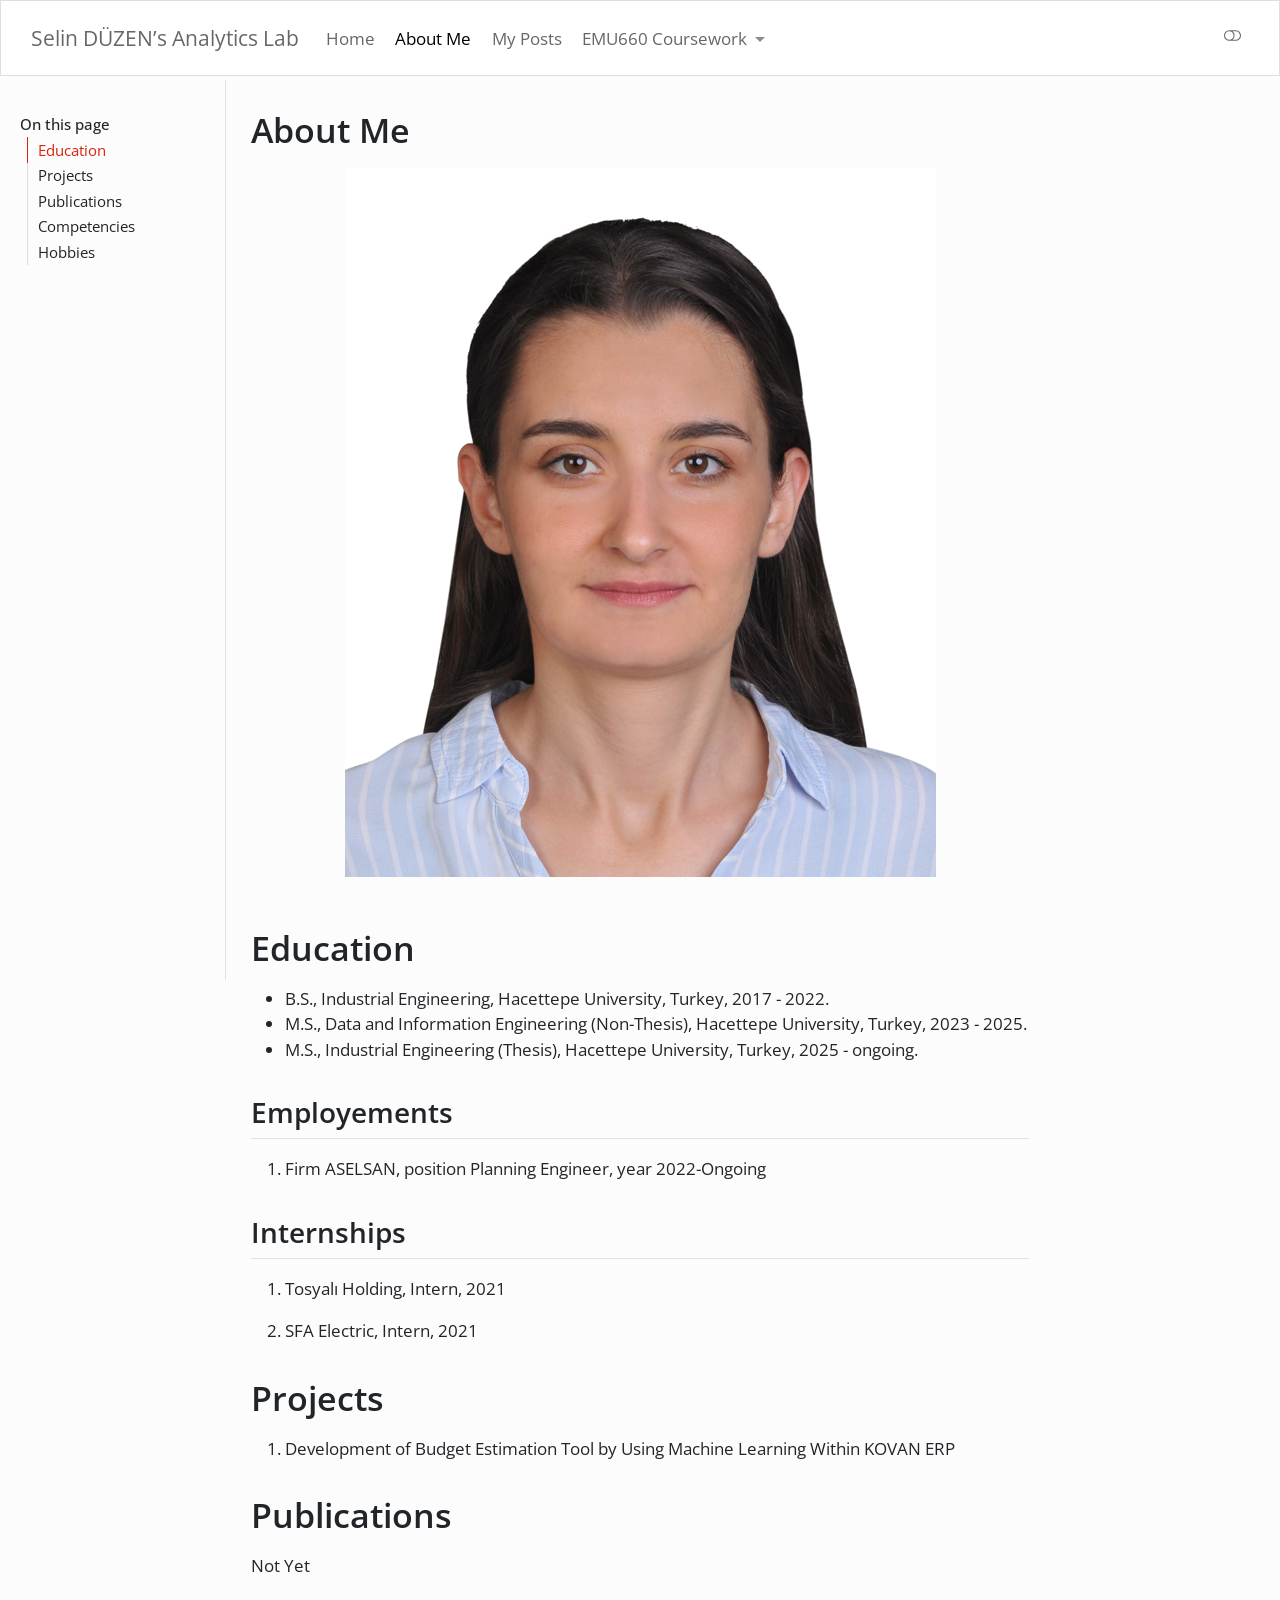
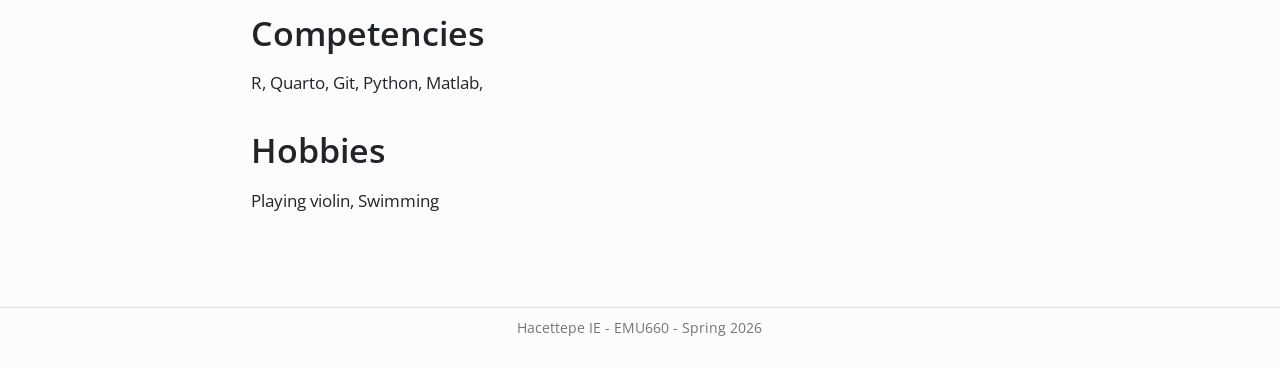
==== docs/about.html @ 7a53d977 "qmd to html" ====
<!DOCTYPE html>
<html xmlns="http://www.w3.org/1999/xhtml" lang="en" xml:lang="en"><head>

<meta charset="utf-8">
<meta name="generator" content="quarto-1.9.35">

<meta name="viewport" content="width=device-width, initial-scale=1.0, user-scalable=yes">


<title>About Me – Selin DÜZEN’s Analytics Lab</title>
<style>
/* Default styles provided by pandoc.
** See https://pandoc.org/MANUAL.html#variables-for-html for config info.
*/
code{white-space: pre-wrap;}
span.smallcaps{font-variant: small-caps;}
div.columns{display: flex; gap: min(4vw, 1.5em);}
div.column{flex: auto; overflow-x: auto;}
div.hanging-indent{margin-left: 1.5em; text-indent: -1.5em;}
ul.task-list{list-style: none;}
ul.task-list li input[type="checkbox"] {
  width: 0.8em;
  margin: 0 0.8em 0.2em -1em; /* quarto-specific, see https://github.com/quarto-dev/quarto-cli/issues/4556 */ 
  vertical-align: middle;
}
</style>


<script src="site_libs/quarto-nav/quarto-nav.js"></script>
<script src="site_libs/quarto-nav/headroom.min.js"></script>
<script src="site_libs/clipboard/clipboard.min.js"></script>
<script src="site_libs/quarto-search/autocomplete.umd.js"></script>
<script src="site_libs/quarto-search/fuse.min.js"></script>
<script src="site_libs/quarto-search/quarto-search.js"></script>
<meta name="quarto:offset" content="./">
<script src="site_libs/quarto-html/quarto.js" type="module"></script>
<script src="site_libs/quarto-html/tabsets/tabsets.js" type="module"></script>
<script src="site_libs/quarto-html/popper.min.js"></script>
<script src="site_libs/quarto-html/tippy.umd.min.js"></script>
<script src="site_libs/quarto-html/anchor.min.js"></script>
<link href="site_libs/quarto-html/tippy.css" rel="stylesheet">
<link href="site_libs/quarto-html/quarto-syntax-highlighting-46f66b053e56abd73bb6e954d61a315b.css" rel="stylesheet" class="quarto-color-scheme" id="quarto-text-highlighting-styles">
<link href="site_libs/quarto-html/quarto-syntax-highlighting-dark-22b4aaf4c2978829df3684e8f2c068db.css" rel="stylesheet" class="quarto-color-scheme quarto-color-alternate" id="quarto-text-highlighting-styles">
<link href="site_libs/quarto-html/quarto-syntax-highlighting-46f66b053e56abd73bb6e954d61a315b.css" rel="stylesheet" class="quarto-color-scheme-extra" id="quarto-text-highlighting-styles">
<script src="site_libs/bootstrap/bootstrap.min.js"></script>
<link href="site_libs/bootstrap/bootstrap-icons.css" rel="stylesheet">
<link href="site_libs/bootstrap/bootstrap-11563d2f55764b9d6a488f24f91d801a.min.css" rel="stylesheet" append-hash="true" class="quarto-color-scheme" id="quarto-bootstrap" data-mode="light">
<link href="site_libs/bootstrap/bootstrap-dark-510d05b16ce075d26a3ac718e0ab7c7d.min.css" rel="stylesheet" append-hash="true" class="quarto-color-scheme quarto-color-alternate" id="quarto-bootstrap" data-mode="dark">
<link href="site_libs/bootstrap/bootstrap-11563d2f55764b9d6a488f24f91d801a.min.css" rel="stylesheet" append-hash="true" class="quarto-color-scheme-extra" id="quarto-bootstrap" data-mode="light">
<script id="quarto-search-options" type="application/json">{
  "location": "navbar",
  "copy-button": false,
  "collapse-after": 3,
  "panel-placement": "end",
  "type": "overlay",
  "limit": 50,
  "keyboard-shortcut": [
    "f",
    "/",
    "s"
  ],
  "show-item-context": false,
  "language": {
    "search-no-results-text": "No results",
    "search-matching-documents-text": "matching documents",
    "search-copy-link-title": "Copy link to search",
    "search-hide-matches-text": "Hide additional matches",
    "search-more-match-text": "more match in this document",
    "search-more-matches-text": "more matches in this document",
    "search-clear-button-title": "Clear",
    "search-text-placeholder": "",
    "search-detached-cancel-button-title": "Cancel",
    "search-submit-button-title": "Submit",
    "search-label": "Search"
  }
}</script>


<link rel="stylesheet" href="styles.css">
</head>

<body class="docked nav-fixed quarto-light"><script id="quarto-html-before-body" type="application/javascript">
    const toggleBodyColorMode = (bsSheetEl) => {
      const mode = bsSheetEl.getAttribute("data-mode");
      const bodyEl = window.document.querySelector("body");
      if (mode === "dark") {
        bodyEl.classList.add("quarto-dark");
        bodyEl.classList.remove("quarto-light");
      } else {
        bodyEl.classList.add("quarto-light");
        bodyEl.classList.remove("quarto-dark");
      }
    }
    const toggleBodyColorPrimary = () => {
      const bsSheetEl = window.document.querySelector("link#quarto-bootstrap:not([rel=disabled-stylesheet])");
      if (bsSheetEl) {
        toggleBodyColorMode(bsSheetEl);
      }
    }
    const setColorSchemeToggle = (alternate) => {
      const toggles = window.document.querySelectorAll('.quarto-color-scheme-toggle');
      for (let i=0; i < toggles.length; i++) {
        const toggle = toggles[i];
        if (toggle) {
          if (alternate) {
            toggle.classList.add("alternate");
          } else {
            toggle.classList.remove("alternate");
          }
        }
      }
    };
    const toggleColorMode = (alternate) => {
      // Switch the stylesheets
      const primaryStylesheets = window.document.querySelectorAll('link.quarto-color-scheme:not(.quarto-color-alternate)');
      const alternateStylesheets = window.document.querySelectorAll('link.quarto-color-scheme.quarto-color-alternate');
      manageTransitions('#quarto-margin-sidebar .nav-link', false);
      if (alternate) {
        // note: dark is layered on light, we don't disable primary!
        enableStylesheet(alternateStylesheets);
        for (const sheetNode of alternateStylesheets) {
          if (sheetNode.id === "quarto-bootstrap") {
            toggleBodyColorMode(sheetNode);
          }
        }
      } else {
        disableStylesheet(alternateStylesheets);
        enableStylesheet(primaryStylesheets)
        toggleBodyColorPrimary();
      }
      manageTransitions('#quarto-margin-sidebar .nav-link', true);
      // Switch the toggles
      setColorSchemeToggle(alternate)
      // Hack to workaround the fact that safari doesn't
      // properly recolor the scrollbar when toggling (#1455)
      if (navigator.userAgent.indexOf('Safari') > 0 && navigator.userAgent.indexOf('Chrome') == -1) {
        manageTransitions("body", false);
        window.scrollTo(0, 1);
        setTimeout(() => {
          window.scrollTo(0, 0);
          manageTransitions("body", true);
        }, 40);
      }
    }
    const disableStylesheet = (stylesheets) => {
      for (let i=0; i < stylesheets.length; i++) {
        const stylesheet = stylesheets[i];
        stylesheet.rel = 'disabled-stylesheet';
      }
    }
    const enableStylesheet = (stylesheets) => {
      for (let i=0; i < stylesheets.length; i++) {
        const stylesheet = stylesheets[i];
        if(stylesheet.rel !== 'stylesheet') { // for Chrome, which will still FOUC without this check
          stylesheet.rel = 'stylesheet';
        }
      }
    }
    const manageTransitions = (selector, allowTransitions) => {
      const els = window.document.querySelectorAll(selector);
      for (let i=0; i < els.length; i++) {
        const el = els[i];
        if (allowTransitions) {
          el.classList.remove('notransition');
        } else {
          el.classList.add('notransition');
        }
      }
    }
    const isFileUrl = () => {
      return window.location.protocol === 'file:';
    }
    const hasAlternateSentinel = () => {
      let styleSentinel = getColorSchemeSentinel();
      if (styleSentinel !== null) {
        return styleSentinel === "alternate";
      } else {
        return false;
      }
    }
    const setStyleSentinel = (alternate) => {
      const value = alternate ? "alternate" : "default";
      if (!isFileUrl()) {
        window.localStorage.setItem("quarto-color-scheme", value);
      } else {
        localAlternateSentinel = value;
      }
    }
    const getColorSchemeSentinel = () => {
      if (!isFileUrl()) {
        const storageValue = window.localStorage.getItem("quarto-color-scheme");
        return storageValue != null ? storageValue : localAlternateSentinel;
      } else {
        return localAlternateSentinel;
      }
    }
    const toggleGiscusIfUsed = (isAlternate, darkModeDefault) => {
      const baseTheme = document.querySelector('#giscus-base-theme')?.value ?? 'light';
      const alternateTheme = document.querySelector('#giscus-alt-theme')?.value ?? 'dark';
      let newTheme = '';
      if(authorPrefersDark) {
        newTheme = isAlternate ? baseTheme : alternateTheme;
      } else {
        newTheme = isAlternate ? alternateTheme : baseTheme;
      }
      const changeGiscusTheme = () => {
        // From: https://github.com/giscus/giscus/issues/336
        const sendMessage = (message) => {
          const iframe = document.querySelector('iframe.giscus-frame');
          if (!iframe) return;
          iframe.contentWindow.postMessage({ giscus: message }, 'https://giscus.app');
        }
        sendMessage({
          setConfig: {
            theme: newTheme
          }
        });
      }
      const isGiscussLoaded = window.document.querySelector('iframe.giscus-frame') !== null;
      if (isGiscussLoaded) {
        changeGiscusTheme();
      }
    };
    const authorPrefersDark = false;
    const darkModeDefault = authorPrefersDark;
      document.querySelector('link#quarto-text-highlighting-styles.quarto-color-scheme-extra').rel = 'disabled-stylesheet';
      document.querySelector('link#quarto-bootstrap.quarto-color-scheme-extra').rel = 'disabled-stylesheet';
    let localAlternateSentinel = darkModeDefault ? 'alternate' : 'default';
    // Dark / light mode switch
    window.quartoToggleColorScheme = () => {
      // Read the current dark / light value
      let toAlternate = !hasAlternateSentinel();
      toggleColorMode(toAlternate);
      setStyleSentinel(toAlternate);
      toggleGiscusIfUsed(toAlternate, darkModeDefault);
      window.dispatchEvent(new Event('resize'));
    };
    // Switch to dark mode if need be
    if (hasAlternateSentinel()) {
      toggleColorMode(true);
    } else {
      toggleColorMode(false);
    }
  </script>

<div id="quarto-search-results"></div>
  <header id="quarto-header" class="headroom fixed-top">
    <nav class="navbar navbar-expand-lg " data-bs-theme="dark">
      <div class="navbar-container container-fluid">
      <div class="navbar-brand-container mx-auto">
    <a class="navbar-brand" href="./index.html">
    <span class="navbar-title">Selin DÜZEN’s Analytics Lab</span>
    </a>
  </div>
            <div id="quarto-search" class="" title="Search"></div>
          <button class="navbar-toggler" type="button" data-bs-toggle="collapse" data-bs-target="#navbarCollapse" aria-controls="navbarCollapse" role="menu" aria-expanded="false" aria-label="Toggle navigation" onclick="if (window.quartoToggleHeadroom) { window.quartoToggleHeadroom(); }">
  <span class="navbar-toggler-icon"></span>
</button>
          <div class="collapse navbar-collapse" id="navbarCollapse">
            <ul class="navbar-nav navbar-nav-scroll me-auto">
  <li class="nav-item">
    <a class="nav-link" href="./index.html"> 
<span class="menu-text">Home</span></a>
  </li>  
  <li class="nav-item">
    <a class="nav-link active" href="./about.html" aria-current="page"> 
<span class="menu-text">About Me</span></a>
  </li>  
  <li class="nav-item">
    <a class="nav-link" href="./posts.html"> 
<span class="menu-text">My Posts</span></a>
  </li>  
  <li class="nav-item dropdown ">
    <a class="nav-link dropdown-toggle" href="#" id="nav-menu-emu660-coursework" role="link" data-bs-toggle="dropdown" aria-expanded="false">
 <span class="menu-text">EMU660 Coursework</span>
    </a>
    <ul class="dropdown-menu" aria-labelledby="nav-menu-emu660-coursework">    
        <li>
    <a class="dropdown-item" href="./assignments.html">
 <span class="dropdown-text">Assignments</span></a>
  </li>  
        <li>
    <a class="dropdown-item" href="./project.html">
 <span class="dropdown-text">Project</span></a>
  </li>  
    </ul>
  </li>
</ul>
          </div> <!-- /navcollapse -->
            <div class="quarto-navbar-tools tools-wide">
    <a href="https://twitter.com" title="" class="quarto-navigation-tool px-1" aria-label=""><i class="bi bi-github"></i></a>
    <a href="https://twitter.com" title="" class="quarto-navigation-tool px-1" aria-label=""><i class="bi bi-twitter"></i></a>
    <a href="https://linkedin.com" title="" class="quarto-navigation-tool px-1" aria-label=""><i class="bi bi-linkedin"></i></a>
  <a href="" class="quarto-color-scheme-toggle quarto-navigation-tool  px-1" onclick="window.quartoToggleColorScheme(); return false;" title="Toggle dark mode"><i class="bi"></i></a>
</div>
      </div> <!-- /container-fluid -->
    </nav>
</header>
<!-- content -->
<div id="quarto-content" class="quarto-container page-columns page-rows-contents page-layout-article page-navbar">
<!-- sidebar -->
  <nav id="quarto-sidebar" class="sidebar collapse collapse-horizontal quarto-sidebar-collapse-item sidebar-navigation docked overflow-auto">
    <nav id="TOC" role="doc-toc" class="toc-active">
    <h2 id="toc-title">On this page</h2>
   
  <ul>
  <li><a href="#education" id="toc-education" class="nav-link active" data-scroll-target="#education">Education</a>
  <ul class="collapse">
  <li><a href="#employements" id="toc-employements" class="nav-link" data-scroll-target="#employements">Employements</a></li>
  <li><a href="#internships" id="toc-internships" class="nav-link" data-scroll-target="#internships">Internships</a></li>
  </ul></li>
  <li><a href="#projects" id="toc-projects" class="nav-link" data-scroll-target="#projects">Projects</a></li>
  <li><a href="#publications" id="toc-publications" class="nav-link" data-scroll-target="#publications">Publications</a></li>
  <li><a href="#competencies" id="toc-competencies" class="nav-link" data-scroll-target="#competencies">Competencies</a></li>
  <li><a href="#hobbies" id="toc-hobbies" class="nav-link" data-scroll-target="#hobbies">Hobbies</a></li>
  </ul>
</nav>
</nav>
<div id="quarto-sidebar-glass" class="quarto-sidebar-collapse-item" data-bs-toggle="collapse" data-bs-target=".quarto-sidebar-collapse-item"></div>
<!-- margin-sidebar -->
    <div id="quarto-margin-sidebar" class="sidebar margin-sidebar zindex-bottom">
    </div>
<!-- main -->
<main class="content" id="quarto-document-content">


<header id="title-block-header" class="quarto-title-block default">
<div class="quarto-title">
<h1 class="title">About Me</h1>
</div>



<div class="quarto-title-meta">

    
  
    
  </div>
  


</header>


<div class="quarto-figure quarto-figure-center">
<figure class="figure">
<p><img src="assets/images/V-49901.jpg" class="img-fluid quarto-figure quarto-figure-center figure-img"></p>
</figure>
</div>
<section id="education" class="level1">
<h1>Education</h1>
<ul>
<li>B.S., Industrial Engineering, Hacettepe University, Turkey, 2017 - 2022.</li>
<li>M.S., Data and Information Engineering (Non-Thesis), Hacettepe University, Turkey, 2023 - 2025.</li>
<li>M.S., Industrial Engineering (Thesis), Hacettepe University, Turkey, 2025 - ongoing.</li>
</ul>
<section id="employements" class="level2">
<h2 class="anchored" data-anchor-id="employements">Employements</h2>
<ol type="1">
<li>Firm ASELSAN, position Planning Engineer, year 2022-Ongoing</li>
</ol>
</section>
<section id="internships" class="level2">
<h2 class="anchored" data-anchor-id="internships">Internships</h2>
<ol type="1">
<li><p>Tosyalı Holding, Intern, 2021</p></li>
<li><p>SFA Electric, Intern, 2021</p></li>
</ol>
</section>
</section>
<section id="projects" class="level1">
<h1>Projects</h1>
<ol type="1">
<li>Development of Budget Estimation Tool by Using Machine Learning Within KOVAN ERP</li>
</ol>
</section>
<section id="publications" class="level1">
<h1>Publications</h1>
<p>Not Yet</p>
</section>
<section id="competencies" class="level1">
<h1>Competencies</h1>
<p>R, Quarto, Git, Python, Matlab,</p>
</section>
<section id="hobbies" class="level1">
<h1>Hobbies</h1>
<p>Playing violin, Swimming</p>


</section>

<a onclick="window.scrollTo(0, 0); return false;" role="button" id="quarto-back-to-top"><i class="bi bi-arrow-up"></i> Back to top</a></main> <!-- /main -->
<script id="quarto-html-after-body" type="application/javascript">
  window.document.addEventListener("DOMContentLoaded", function (event) {
    // Ensure there is a toggle, if there isn't float one in the top right
    if (window.document.querySelector('.quarto-color-scheme-toggle') === null) {
      const a = window.document.createElement('a');
      a.classList.add('top-right');
      a.classList.add('quarto-color-scheme-toggle');
      a.href = "";
      a.onclick = function() { try { window.quartoToggleColorScheme(); } catch {} return false; };
      const i = window.document.createElement("i");
      i.classList.add('bi');
      a.appendChild(i);
      window.document.body.appendChild(a);
    }
    setColorSchemeToggle(hasAlternateSentinel())
    const icon = "";
    const anchorJS = new window.AnchorJS();
    anchorJS.options = {
      placement: 'right',
      icon: icon
    };
    anchorJS.add('.anchored');
    const isCodeAnnotation = (el) => {
      for (const clz of el.classList) {
        if (clz.startsWith('code-annotation-')) {                     
          return true;
        }
      }
      return false;
    }
    const onCopySuccess = function(e) {
      // button target
      const button = e.trigger;
      // don't keep focus
      button.blur();
      // flash "checked"
      button.classList.add('code-copy-button-checked');
      var currentTitle = button.getAttribute("title");
      button.setAttribute("title", "Copied!");
      let tooltip;
      if (window.bootstrap) {
        button.setAttribute("data-bs-toggle", "tooltip");
        button.setAttribute("data-bs-placement", "left");
        button.setAttribute("data-bs-title", "Copied!");
        tooltip = new bootstrap.Tooltip(button, 
          { trigger: "manual", 
            customClass: "code-copy-button-tooltip",
            offset: [0, -8]});
        tooltip.show();    
      }
      setTimeout(function() {
        if (tooltip) {
          tooltip.hide();
          button.removeAttribute("data-bs-title");
          button.removeAttribute("data-bs-toggle");
          button.removeAttribute("data-bs-placement");
        }
        button.setAttribute("title", currentTitle);
        button.classList.remove('code-copy-button-checked');
      }, 1000);
      // clear code selection
      e.clearSelection();
    }
    const getTextToCopy = function(trigger) {
      const outerScaffold = trigger.parentElement.cloneNode(true);
      const codeEl = outerScaffold.querySelector('code');
      for (const childEl of codeEl.children) {
        if (isCodeAnnotation(childEl)) {
          childEl.remove();
        }
      }
      return codeEl.innerText;
    }
    const clipboard = new window.ClipboardJS('.code-copy-button:not([data-in-quarto-modal])', {
      text: getTextToCopy
    });
    clipboard.on('success', onCopySuccess);
    if (window.document.getElementById('quarto-embedded-source-code-modal')) {
      const clipboardModal = new window.ClipboardJS('.code-copy-button[data-in-quarto-modal]', {
        text: getTextToCopy,
        container: window.document.getElementById('quarto-embedded-source-code-modal')
      });
      clipboardModal.on('success', onCopySuccess);
    }
      var localhostRegex = new RegExp(/^(?:http|https):\/\/localhost\:?[0-9]*\//);
      var mailtoRegex = new RegExp(/^mailto:/);
        var filterRegex = new RegExp('/' + window.location.host + '/');
      var isInternal = (href) => {
          return filterRegex.test(href) || localhostRegex.test(href) || mailtoRegex.test(href);
      }
      // Inspect non-navigation links and adorn them if external
     var links = window.document.querySelectorAll('a[href]:not(.nav-link):not(.navbar-brand):not(.toc-action):not(.sidebar-link):not(.sidebar-item-toggle):not(.pagination-link):not(.no-external):not([aria-hidden]):not(.dropdown-item):not(.quarto-navigation-tool):not(.about-link)');
      for (var i=0; i<links.length; i++) {
        const link = links[i];
        if (!isInternal(link.href)) {
          // undo the damage that might have been done by quarto-nav.js in the case of
          // links that we want to consider external
          if (link.dataset.originalHref !== undefined) {
            link.href = link.dataset.originalHref;
          }
        }
      }
    function tippyHover(el, contentFn, onTriggerFn, onUntriggerFn) {
      const config = {
        allowHTML: true,
        maxWidth: 500,
        delay: 100,
        arrow: false,
        appendTo: function(el) {
            return el.parentElement;
        },
        interactive: true,
        interactiveBorder: 10,
        theme: 'quarto',
        placement: 'bottom-start',
      };
      if (contentFn) {
        config.content = contentFn;
      }
      if (onTriggerFn) {
        config.onTrigger = onTriggerFn;
      }
      if (onUntriggerFn) {
        config.onUntrigger = onUntriggerFn;
      }
      window.tippy(el, config); 
    }
    const noterefs = window.document.querySelectorAll('a[role="doc-noteref"]');
    for (var i=0; i<noterefs.length; i++) {
      const ref = noterefs[i];
      tippyHover(ref, function() {
        // use id or data attribute instead here
        let href = ref.getAttribute('data-footnote-href') || ref.getAttribute('href');
        try { href = new URL(href).hash; } catch {}
        const id = href.replace(/^#\/?/, "");
        const note = window.document.getElementById(id);
        if (note) {
          return note.innerHTML;
        } else {
          return "";
        }
      });
    }
    const xrefs = window.document.querySelectorAll('a.quarto-xref');
    const processXRef = (id, note) => {
      // Strip column container classes
      const stripColumnClz = (el) => {
        el.classList.remove("page-full", "page-columns");
        if (el.children) {
          for (const child of el.children) {
            stripColumnClz(child);
          }
        }
      }
      stripColumnClz(note)
      if (id === null || id.startsWith('sec-')) {
        // Special case sections, only their first couple elements
        const container = document.createElement("div");
        if (note.children && note.children.length > 2) {
          container.appendChild(note.children[0].cloneNode(true));
          for (let i = 1; i < note.children.length; i++) {
            const child = note.children[i];
            if (child.tagName === "P" && child.innerText === "") {
              continue;
            } else {
              container.appendChild(child.cloneNode(true));
              break;
            }
          }
          if (window.Quarto?.typesetMath) {
            window.Quarto.typesetMath(container);
          }
          return container.innerHTML
        } else {
          if (window.Quarto?.typesetMath) {
            window.Quarto.typesetMath(note);
          }
          return note.innerHTML;
        }
      } else {
        // Remove any anchor links if they are present
        const anchorLink = note.querySelector('a.anchorjs-link');
        if (anchorLink) {
          anchorLink.remove();
        }
        if (window.Quarto?.typesetMath) {
          window.Quarto.typesetMath(note);
        }
        if (note.classList.contains("callout")) {
          return note.outerHTML;
        } else {
          return note.innerHTML;
        }
      }
    }
    for (var i=0; i<xrefs.length; i++) {
      const xref = xrefs[i];
      tippyHover(xref, undefined, function(instance) {
        instance.disable();
        let url = xref.getAttribute('href');
        let hash = undefined; 
        if (url.startsWith('#')) {
          hash = url;
        } else {
          try { hash = new URL(url).hash; } catch {}
        }
        if (hash) {
          const id = hash.replace(/^#\/?/, "");
          const note = window.document.getElementById(id);
          if (note !== null) {
            try {
              const html = processXRef(id, note.cloneNode(true));
              instance.setContent(html);
            } finally {
              instance.enable();
              instance.show();
            }
          } else {
            // See if we can fetch this
            fetch(url.split('#')[0])
            .then(res => res.text())
            .then(html => {
              const parser = new DOMParser();
              const htmlDoc = parser.parseFromString(html, "text/html");
              const note = htmlDoc.getElementById(id);
              if (note !== null) {
                const html = processXRef(id, note);
                instance.setContent(html);
              } 
            }).finally(() => {
              instance.enable();
              instance.show();
            });
          }
        } else {
          // See if we can fetch a full url (with no hash to target)
          // This is a special case and we should probably do some content thinning / targeting
          fetch(url)
          .then(res => res.text())
          .then(html => {
            const parser = new DOMParser();
            const htmlDoc = parser.parseFromString(html, "text/html");
            const note = htmlDoc.querySelector('main.content');
            if (note !== null) {
              // This should only happen for chapter cross references
              // (since there is no id in the URL)
              // remove the first header
              if (note.children.length > 0 && note.children[0].tagName === "HEADER") {
                note.children[0].remove();
              }
              const html = processXRef(null, note);
              instance.setContent(html);
            } 
          }).finally(() => {
            instance.enable();
            instance.show();
          });
        }
      }, function(instance) {
      });
    }
        let selectedAnnoteEl;
        const selectorForAnnotation = ( cell, annotation) => {
          let cellAttr = 'data-code-cell="' + cell + '"';
          let lineAttr = 'data-code-annotation="' +  annotation + '"';
          const selector = 'span[' + cellAttr + '][' + lineAttr + ']';
          return selector;
        }
        const selectCodeLines = (annoteEl) => {
          const doc = window.document;
          const targetCell = annoteEl.getAttribute("data-target-cell");
          const targetAnnotation = annoteEl.getAttribute("data-target-annotation");
          const annoteSpan = window.document.querySelector(selectorForAnnotation(targetCell, targetAnnotation));
          const lines = annoteSpan.getAttribute("data-code-lines").split(",");
          const lineIds = lines.map((line) => {
            return targetCell + "-" + line;
          })
          let top = null;
          let height = null;
          let parent = null;
          if (lineIds.length > 0) {
              //compute the position of the single el (top and bottom and make a div)
              const el = window.document.getElementById(lineIds[0]);
              top = el.offsetTop;
              height = el.offsetHeight;
              parent = el.parentElement.parentElement;
            if (lineIds.length > 1) {
              const lastEl = window.document.getElementById(lineIds[lineIds.length - 1]);
              const bottom = lastEl.offsetTop + lastEl.offsetHeight;
              height = bottom - top;
            }
            if (top !== null && height !== null && parent !== null) {
              // cook up a div (if necessary) and position it 
              let div = window.document.getElementById("code-annotation-line-highlight");
              if (div === null) {
                div = window.document.createElement("div");
                div.setAttribute("id", "code-annotation-line-highlight");
                div.style.position = 'absolute';
                parent.appendChild(div);
              }
              div.style.top = top - 2 + "px";
              div.style.height = height + 4 + "px";
              div.style.left = 0;
              let gutterDiv = window.document.getElementById("code-annotation-line-highlight-gutter");
              if (gutterDiv === null) {
                gutterDiv = window.document.createElement("div");
                gutterDiv.setAttribute("id", "code-annotation-line-highlight-gutter");
                gutterDiv.style.position = 'absolute';
                const codeCell = window.document.getElementById(targetCell);
                const gutter = codeCell.querySelector('.code-annotation-gutter');
                gutter.appendChild(gutterDiv);
              }
              gutterDiv.style.top = top - 2 + "px";
              gutterDiv.style.height = height + 4 + "px";
            }
            selectedAnnoteEl = annoteEl;
          }
        };
        const unselectCodeLines = () => {
          const elementsIds = ["code-annotation-line-highlight", "code-annotation-line-highlight-gutter"];
          elementsIds.forEach((elId) => {
            const div = window.document.getElementById(elId);
            if (div) {
              div.remove();
            }
          });
          selectedAnnoteEl = undefined;
        };
          // Handle positioning of the toggle
      window.addEventListener(
        "resize",
        throttle(() => {
          elRect = undefined;
          if (selectedAnnoteEl) {
            selectCodeLines(selectedAnnoteEl);
          }
        }, 10)
      );
      function throttle(fn, ms) {
      let throttle = false;
      let timer;
        return (...args) => {
          if(!throttle) { // first call gets through
              fn.apply(this, args);
              throttle = true;
          } else { // all the others get throttled
              if(timer) clearTimeout(timer); // cancel #2
              timer = setTimeout(() => {
                fn.apply(this, args);
                timer = throttle = false;
              }, ms);
          }
        };
      }
        // Attach click handler to the DT
        const annoteDls = window.document.querySelectorAll('dt[data-target-cell]');
        for (const annoteDlNode of annoteDls) {
          annoteDlNode.addEventListener('click', (event) => {
            const clickedEl = event.target;
            if (clickedEl !== selectedAnnoteEl) {
              unselectCodeLines();
              const activeEl = window.document.querySelector('dt[data-target-cell].code-annotation-active');
              if (activeEl) {
                activeEl.classList.remove('code-annotation-active');
              }
              selectCodeLines(clickedEl);
              clickedEl.classList.add('code-annotation-active');
            } else {
              // Unselect the line
              unselectCodeLines();
              clickedEl.classList.remove('code-annotation-active');
            }
          });
        }
    const findCites = (el) => {
      const parentEl = el.parentElement;
      if (parentEl) {
        const cites = parentEl.dataset.cites;
        if (cites) {
          return {
            el,
            cites: cites.split(' ')
          };
        } else {
          return findCites(el.parentElement)
        }
      } else {
        return undefined;
      }
    };
    var bibliorefs = window.document.querySelectorAll('a[role="doc-biblioref"]');
    for (var i=0; i<bibliorefs.length; i++) {
      const ref = bibliorefs[i];
      const citeInfo = findCites(ref);
      if (citeInfo) {
        tippyHover(citeInfo.el, function() {
          var popup = window.document.createElement('div');
          citeInfo.cites.forEach(function(cite) {
            var citeDiv = window.document.createElement('div');
            citeDiv.classList.add('hanging-indent');
            citeDiv.classList.add('csl-entry');
            var biblioDiv = window.document.getElementById('ref-' + cite);
            if (biblioDiv) {
              citeDiv.innerHTML = biblioDiv.innerHTML;
            }
            popup.appendChild(citeDiv);
          });
          return popup.innerHTML;
        });
      }
    }
  });
  </script>
</div> <!-- /content -->
<footer class="footer">
  <div class="nav-footer">
    <div class="nav-footer-left">
      &nbsp;
    </div>   
    <div class="nav-footer-center">
<p>Hacettepe IE - EMU660 - Spring 2026</p>
</div>
    <div class="nav-footer-right">
      &nbsp;
    </div>
  </div>
</footer>




</body></html>
---- docs/site_libs/quarto-html/quarto-syntax-highlighting-46f66b053e56abd73bb6e954d61a315b.css ----
/* quarto syntax highlight colors */
:root {
  --quarto-hl-ot-color: #003B4F;
  --quarto-hl-at-color: #657422;
  --quarto-hl-ss-color: #20794D;
  --quarto-hl-an-color: #5E5E5E;
  --quarto-hl-fu-color: #4758AB;
  --quarto-hl-st-color: #20794D;
  --quarto-hl-cf-color: #003B4F;
  --quarto-hl-op-color: #5E5E5E;
  --quarto-hl-er-color: #AD0000;
  --quarto-hl-bn-color: #AD0000;
  --quarto-hl-al-color: #AD0000;
  --quarto-hl-va-color: #111111;
  --quarto-hl-bu-color: inherit;
  --quarto-hl-ex-color: inherit;
  --quarto-hl-pp-color: #AD0000;
  --quarto-hl-in-color: #5E5E5E;
  --quarto-hl-vs-color: #20794D;
  --quarto-hl-wa-color: #5E5E5E;
  --quarto-hl-do-color: #5E5E5E;
  --quarto-hl-im-color: #00769E;
  --quarto-hl-ch-color: #20794D;
  --quarto-hl-dt-color: #AD0000;
  --quarto-hl-fl-color: #AD0000;
  --quarto-hl-co-color: #5E5E5E;
  --quarto-hl-cv-color: #5E5E5E;
  --quarto-hl-cn-color: #8f5902;
  --quarto-hl-sc-color: #5E5E5E;
  --quarto-hl-dv-color: #AD0000;
  --quarto-hl-kw-color: #003B4F;
}

/* other quarto variables */
:root {
  --quarto-font-monospace: SFMono-Regular, Menlo, Monaco, Consolas, "Liberation Mono", "Courier New", monospace;
}

/* syntax highlight based on Pandoc's rules */
pre > code.sourceCode > span {
  color: #003B4F;
}

code.sourceCode > span {
  color: #003B4F;
}

div.sourceCode,
div.sourceCode pre.sourceCode {
  color: #003B4F;
}

/* Normal */
code span {
  color: #003B4F;
}

/* Alert */
code span.al {
  color: #AD0000;
  font-style: inherit;
}

/* Annotation */
code span.an {
  color: #5E5E5E;
  font-style: inherit;
}

/* Attribute */
code span.at {
  color: #657422;
  font-style: inherit;
}

/* BaseN */
code span.bn {
  color: #AD0000;
  font-style: inherit;
}

/* BuiltIn */
code span.bu {
  font-style: inherit;
}

/* ControlFlow */
code span.cf {
  color: #003B4F;
  font-weight: bold;
  font-style: inherit;
}

/* Char */
code span.ch {
  color: #20794D;
  font-style: inherit;
}

/* Constant */
code span.cn {
  color: #8f5902;
  font-style: inherit;
}

/* Comment */
code span.co {
  color: #5E5E5E;
  font-style: inherit;
}

/* CommentVar */
code span.cv {
  color: #5E5E5E;
  font-style: italic;
}

/* Documentation */
code span.do {
  color: #5E5E5E;
  font-style: italic;
}

/* DataType */
code span.dt {
  color: #AD0000;
  font-style: inherit;
}

/* DecVal */
code span.dv {
  color: #AD0000;
  font-style: inherit;
}

/* Error */
code span.er {
  color: #AD0000;
  font-style: inherit;
}

/* Extension */
code span.ex {
  font-style: inherit;
}

/* Float */
code span.fl {
  color: #AD0000;
  font-style: inherit;
}

/* Function */
code span.fu {
  color: #4758AB;
  font-style: inherit;
}

/* Import */
code span.im {
  color: #00769E;
  font-style: inherit;
}

/* Information */
code span.in {
  color: #5E5E5E;
  font-style: inherit;
}

/* Keyword */
code span.kw {
  color: #003B4F;
  font-weight: bold;
  font-style: inherit;
}

/* Operator */
code span.op {
  color: #5E5E5E;
  font-style: inherit;
}

/* Other */
code span.ot {
  color: #003B4F;
  font-style: inherit;
}

/* Preprocessor */
code span.pp {
  color: #AD0000;
  font-style: inherit;
}

/* SpecialChar */
code span.sc {
  color: #5E5E5E;
  font-style: inherit;
}

/* SpecialString */
code span.ss {
  color: #20794D;
  font-style: inherit;
}

/* String */
code span.st {
  color: #20794D;
  font-style: inherit;
}

/* Variable */
code span.va {
  color: #111111;
  font-style: inherit;
}

/* VerbatimString */
code span.vs {
  color: #20794D;
  font-style: inherit;
}

/* Warning */
code span.wa {
  color: #5E5E5E;
  font-style: italic;
}

.prevent-inlining {
  content: "</";
}

/*# sourceMappingURL=5022ed312398f59a55adce476d7327af.css.map */
---- docs/site_libs/quarto-html/quarto-syntax-highlighting-dark-22b4aaf4c2978829df3684e8f2c068db.css ----
/* quarto syntax highlight colors */
:root {
  --quarto-hl-al-color: #f07178;
  --quarto-hl-an-color: #d4d0ab;
  --quarto-hl-at-color: #00e0e0;
  --quarto-hl-bn-color: #d4d0ab;
  --quarto-hl-bu-color: #abe338;
  --quarto-hl-ch-color: #abe338;
  --quarto-hl-co-color: #f8f8f2;
  --quarto-hl-cv-color: #ffd700;
  --quarto-hl-cn-color: #ffd700;
  --quarto-hl-cf-color: #ffa07a;
  --quarto-hl-dt-color: #ffa07a;
  --quarto-hl-dv-color: #d4d0ab;
  --quarto-hl-do-color: #f8f8f2;
  --quarto-hl-er-color: #f07178;
  --quarto-hl-ex-color: #00e0e0;
  --quarto-hl-fl-color: #d4d0ab;
  --quarto-hl-fu-color: #ffa07a;
  --quarto-hl-im-color: #abe338;
  --quarto-hl-in-color: #d4d0ab;
  --quarto-hl-kw-color: #ffa07a;
  --quarto-hl-op-color: #ffa07a;
  --quarto-hl-ot-color: #00e0e0;
  --quarto-hl-pp-color: #dcc6e0;
  --quarto-hl-re-color: #00e0e0;
  --quarto-hl-sc-color: #abe338;
  --quarto-hl-ss-color: #abe338;
  --quarto-hl-st-color: #abe338;
  --quarto-hl-va-color: #00e0e0;
  --quarto-hl-vs-color: #abe338;
  --quarto-hl-wa-color: #dcc6e0;
}

/* other quarto variables */
:root {
  --quarto-font-monospace: SFMono-Regular, Menlo, Monaco, Consolas, "Liberation Mono", "Courier New", monospace;
}

/* syntax highlight based on Pandoc's rules */
pre > code.sourceCode > span {
  color: #f8f8f2;
}

code.sourceCode > span {
  color: #f8f8f2;
}

div.sourceCode,
div.sourceCode pre.sourceCode {
  color: #f8f8f2;
}

/* Normal */
code span {
  color: #f8f8f2;
}

/* Alert */
code span.al {
  color: #f07178;
}

/* Annotation */
code span.an {
  color: #d4d0ab;
}

/* Attribute */
code span.at {
  color: #00e0e0;
}

/* BaseN */
code span.bn {
  color: #d4d0ab;
}

/* BuiltIn */
code span.bu {
  color: #abe338;
}

/* ControlFlow */
code span.cf {
  font-weight: bold;
  color: #ffa07a;
}

/* Char */
code span.ch {
  color: #abe338;
}

/* Constant */
code span.cn {
  color: #ffd700;
}

/* Comment */
code span.co {
  font-style: italic;
  color: #f8f8f2;
}

/* CommentVar */
code span.cv {
  color: #ffd700;
}

/* Documentation */
code span.do {
  color: #f8f8f2;
}

/* DataType */
code span.dt {
  color: #ffa07a;
}

/* DecVal */
code span.dv {
  color: #d4d0ab;
}

/* Error */
code span.er {
  color: #f07178;
  text-decoration: underline;
}

/* Extension */
code span.ex {
  font-weight: bold;
  color: #00e0e0;
}

/* Float */
code span.fl {
  color: #d4d0ab;
}

/* Function */
code span.fu {
  color: #ffa07a;
}

/* Import */
code span.im {
  color: #abe338;
}

/* Information */
code span.in {
  color: #d4d0ab;
}

/* Keyword */
code span.kw {
  font-weight: bold;
  color: #ffa07a;
}

/* Operator */
code span.op {
  color: #ffa07a;
}

/* Other */
code span.ot {
  color: #00e0e0;
}

/* Preprocessor */
code span.pp {
  color: #dcc6e0;
}

/* RegionMarker */
code span.re {
  background-color: #f8f8f2;
  color: #00e0e0;
}

/* SpecialChar */
code span.sc {
  color: #abe338;
}

/* SpecialString */
code span.ss {
  color: #abe338;
}

/* String */
code span.st {
  color: #abe338;
}

/* Variable */
code span.va {
  color: #00e0e0;
}

/* VerbatimString */
code span.vs {
  color: #abe338;
}

/* Warning */
code span.wa {
  color: #dcc6e0;
}

.prevent-inlining {
  content: "</";
}

/*# sourceMappingURL=40982d61e595645edd53c77867d56848.css.map */
---- docs/site_libs/quarto-html/quarto-syntax-highlighting-46f66b053e56abd73bb6e954d61a315b.css ----
/* quarto syntax highlight colors */
:root {
  --quarto-hl-ot-color: #003B4F;
  --quarto-hl-at-color: #657422;
  --quarto-hl-ss-color: #20794D;
  --quarto-hl-an-color: #5E5E5E;
  --quarto-hl-fu-color: #4758AB;
  --quarto-hl-st-color: #20794D;
  --quarto-hl-cf-color: #003B4F;
  --quarto-hl-op-color: #5E5E5E;
  --quarto-hl-er-color: #AD0000;
  --quarto-hl-bn-color: #AD0000;
  --quarto-hl-al-color: #AD0000;
  --quarto-hl-va-color: #111111;
  --quarto-hl-bu-color: inherit;
  --quarto-hl-ex-color: inherit;
  --quarto-hl-pp-color: #AD0000;
  --quarto-hl-in-color: #5E5E5E;
  --quarto-hl-vs-color: #20794D;
  --quarto-hl-wa-color: #5E5E5E;
  --quarto-hl-do-color: #5E5E5E;
  --quarto-hl-im-color: #00769E;
  --quarto-hl-ch-color: #20794D;
  --quarto-hl-dt-color: #AD0000;
  --quarto-hl-fl-color: #AD0000;
  --quarto-hl-co-color: #5E5E5E;
  --quarto-hl-cv-color: #5E5E5E;
  --quarto-hl-cn-color: #8f5902;
  --quarto-hl-sc-color: #5E5E5E;
  --quarto-hl-dv-color: #AD0000;
  --quarto-hl-kw-color: #003B4F;
}

/* other quarto variables */
:root {
  --quarto-font-monospace: SFMono-Regular, Menlo, Monaco, Consolas, "Liberation Mono", "Courier New", monospace;
}

/* syntax highlight based on Pandoc's rules */
pre > code.sourceCode > span {
  color: #003B4F;
}

code.sourceCode > span {
  color: #003B4F;
}

div.sourceCode,
div.sourceCode pre.sourceCode {
  color: #003B4F;
}

/* Normal */
code span {
  color: #003B4F;
}

/* Alert */
code span.al {
  color: #AD0000;
  font-style: inherit;
}

/* Annotation */
code span.an {
  color: #5E5E5E;
  font-style: inherit;
}

/* Attribute */
code span.at {
  color: #657422;
  font-style: inherit;
}

/* BaseN */
code span.bn {
  color: #AD0000;
  font-style: inherit;
}

/* BuiltIn */
code span.bu {
  font-style: inherit;
}

/* ControlFlow */
code span.cf {
  color: #003B4F;
  font-weight: bold;
  font-style: inherit;
}

/* Char */
code span.ch {
  color: #20794D;
  font-style: inherit;
}

/* Constant */
code span.cn {
  color: #8f5902;
  font-style: inherit;
}

/* Comment */
code span.co {
  color: #5E5E5E;
  font-style: inherit;
}

/* CommentVar */
code span.cv {
  color: #5E5E5E;
  font-style: italic;
}

/* Documentation */
code span.do {
  color: #5E5E5E;
  font-style: italic;
}

/* DataType */
code span.dt {
  color: #AD0000;
  font-style: inherit;
}

/* DecVal */
code span.dv {
  color: #AD0000;
  font-style: inherit;
}

/* Error */
code span.er {
  color: #AD0000;
  font-style: inherit;
}

/* Extension */
code span.ex {
  font-style: inherit;
}

/* Float */
code span.fl {
  color: #AD0000;
  font-style: inherit;
}

/* Function */
code span.fu {
  color: #4758AB;
  font-style: inherit;
}

/* Import */
code span.im {
  color: #00769E;
  font-style: inherit;
}

/* Information */
code span.in {
  color: #5E5E5E;
  font-style: inherit;
}

/* Keyword */
code span.kw {
  color: #003B4F;
  font-weight: bold;
  font-style: inherit;
}

/* Operator */
code span.op {
  color: #5E5E5E;
  font-style: inherit;
}

/* Other */
code span.ot {
  color: #003B4F;
  font-style: inherit;
}

/* Preprocessor */
code span.pp {
  color: #AD0000;
  font-style: inherit;
}

/* SpecialChar */
code span.sc {
  color: #5E5E5E;
  font-style: inherit;
}

/* SpecialString */
code span.ss {
  color: #20794D;
  font-style: inherit;
}

/* String */
code span.st {
  color: #20794D;
  font-style: inherit;
}

/* Variable */
code span.va {
  color: #111111;
  font-style: inherit;
}

/* VerbatimString */
code span.vs {
  color: #20794D;
  font-style: inherit;
}

/* Warning */
code span.wa {
  color: #5E5E5E;
  font-style: italic;
}

.prevent-inlining {
  content: "</";
}

/*# sourceMappingURL=5022ed312398f59a55adce476d7327af.css.map */
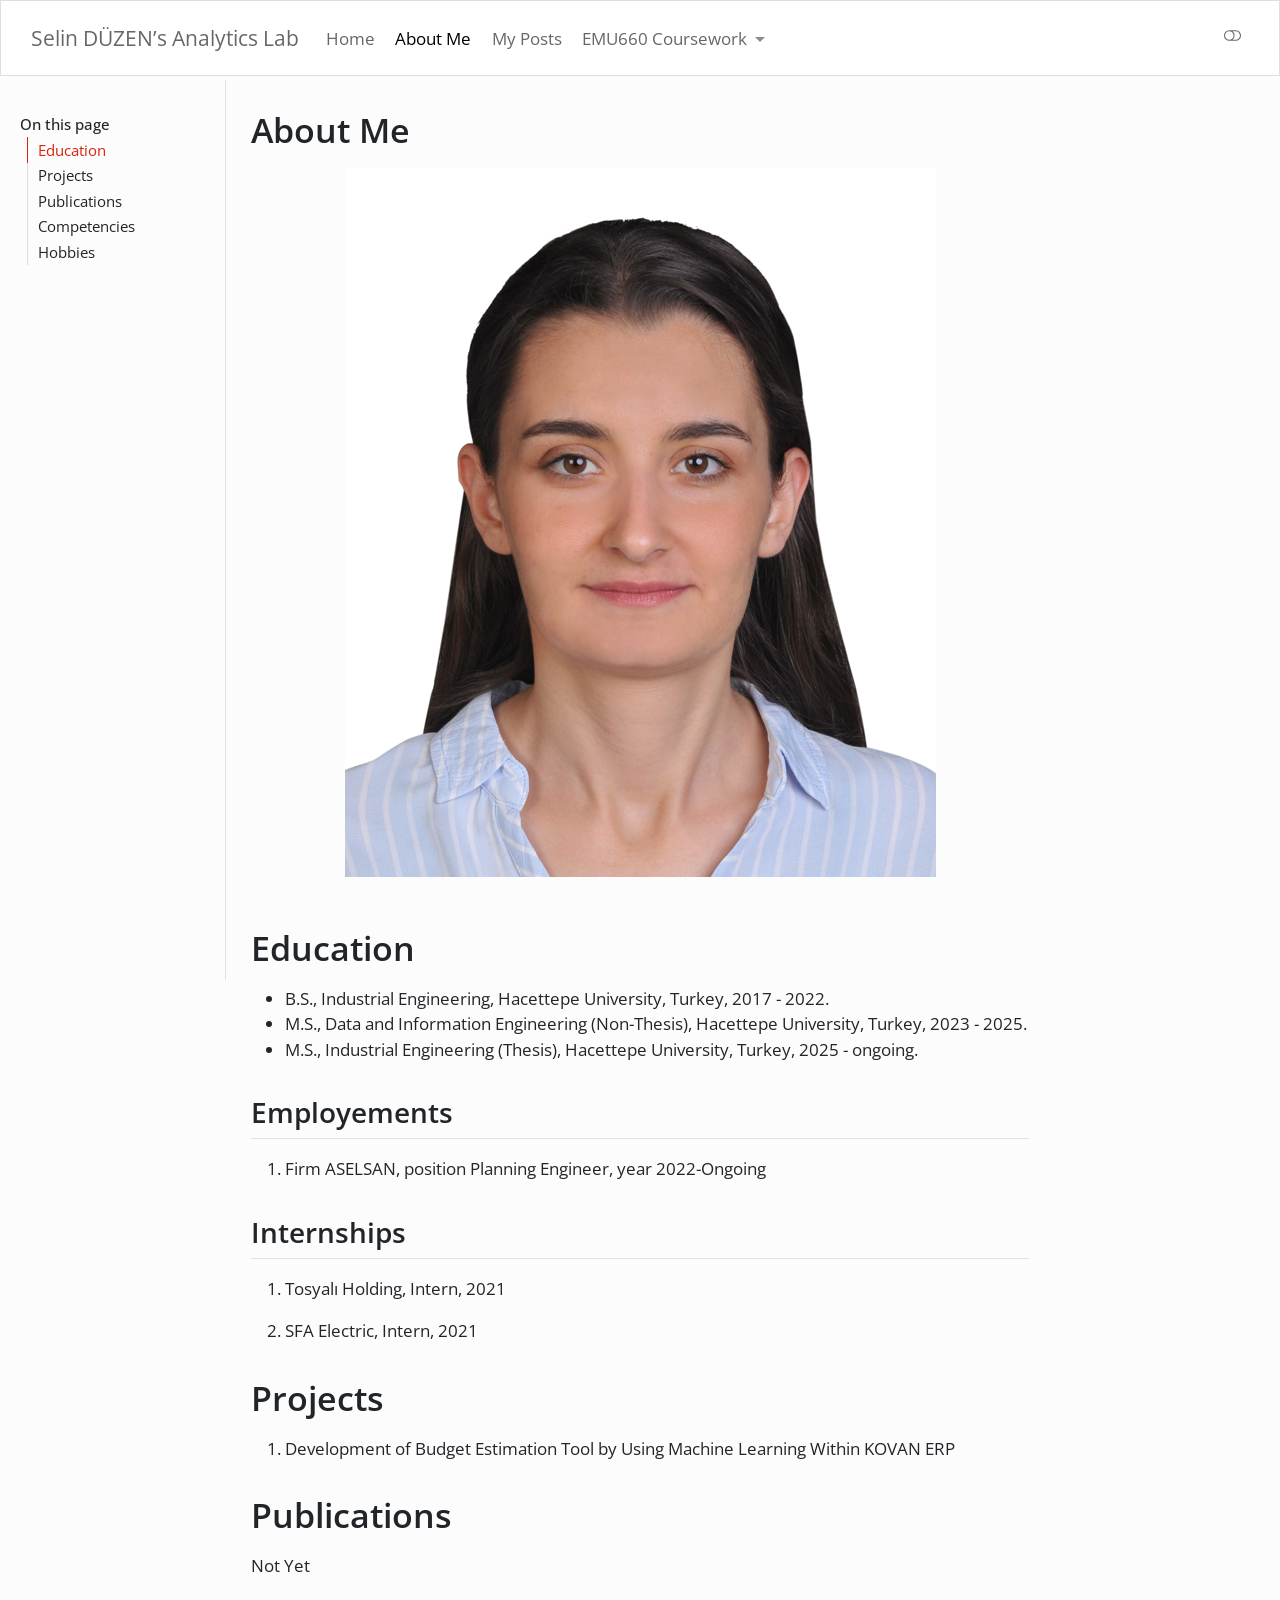
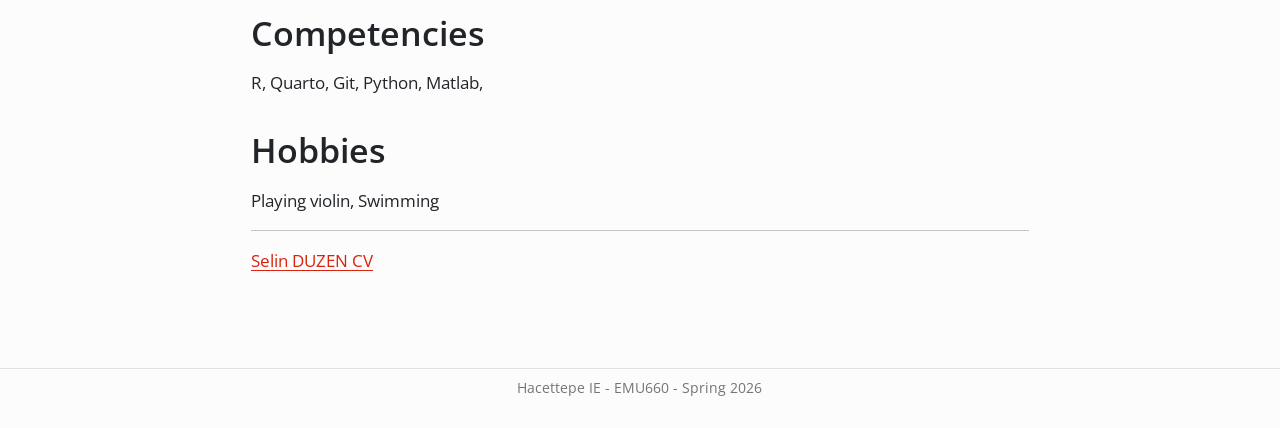
==== commit 2ff6e36c: "cv editing" ====
--- a/docs/about.html
+++ b/docs/about.html
@@ -345,7 +345,7 @@
 
 <div class="quarto-figure quarto-figure-center">
 <figure class="figure">
-<p><img src="assets/images/V-49901.jpg" class="img-fluid quarto-figure quarto-figure-center figure-img"></p>
+<p><img src="assets/images/V-49901.jpg" class="img-fluid quarto-figure quarto-figure-center figure-img" data-fig-width="180"></p>
 </figure>
 </div>
 <section id="education" class="level1">
@@ -386,6 +386,8 @@
 <section id="hobbies" class="level1">
 <h1>Hobbies</h1>
 <p>Playing violin, Swimming</p>
+<hr>
+<p><a href="assets/SelinDUZEN.pdf">Selin DUZEN CV</a></p>
 
 
 </section>
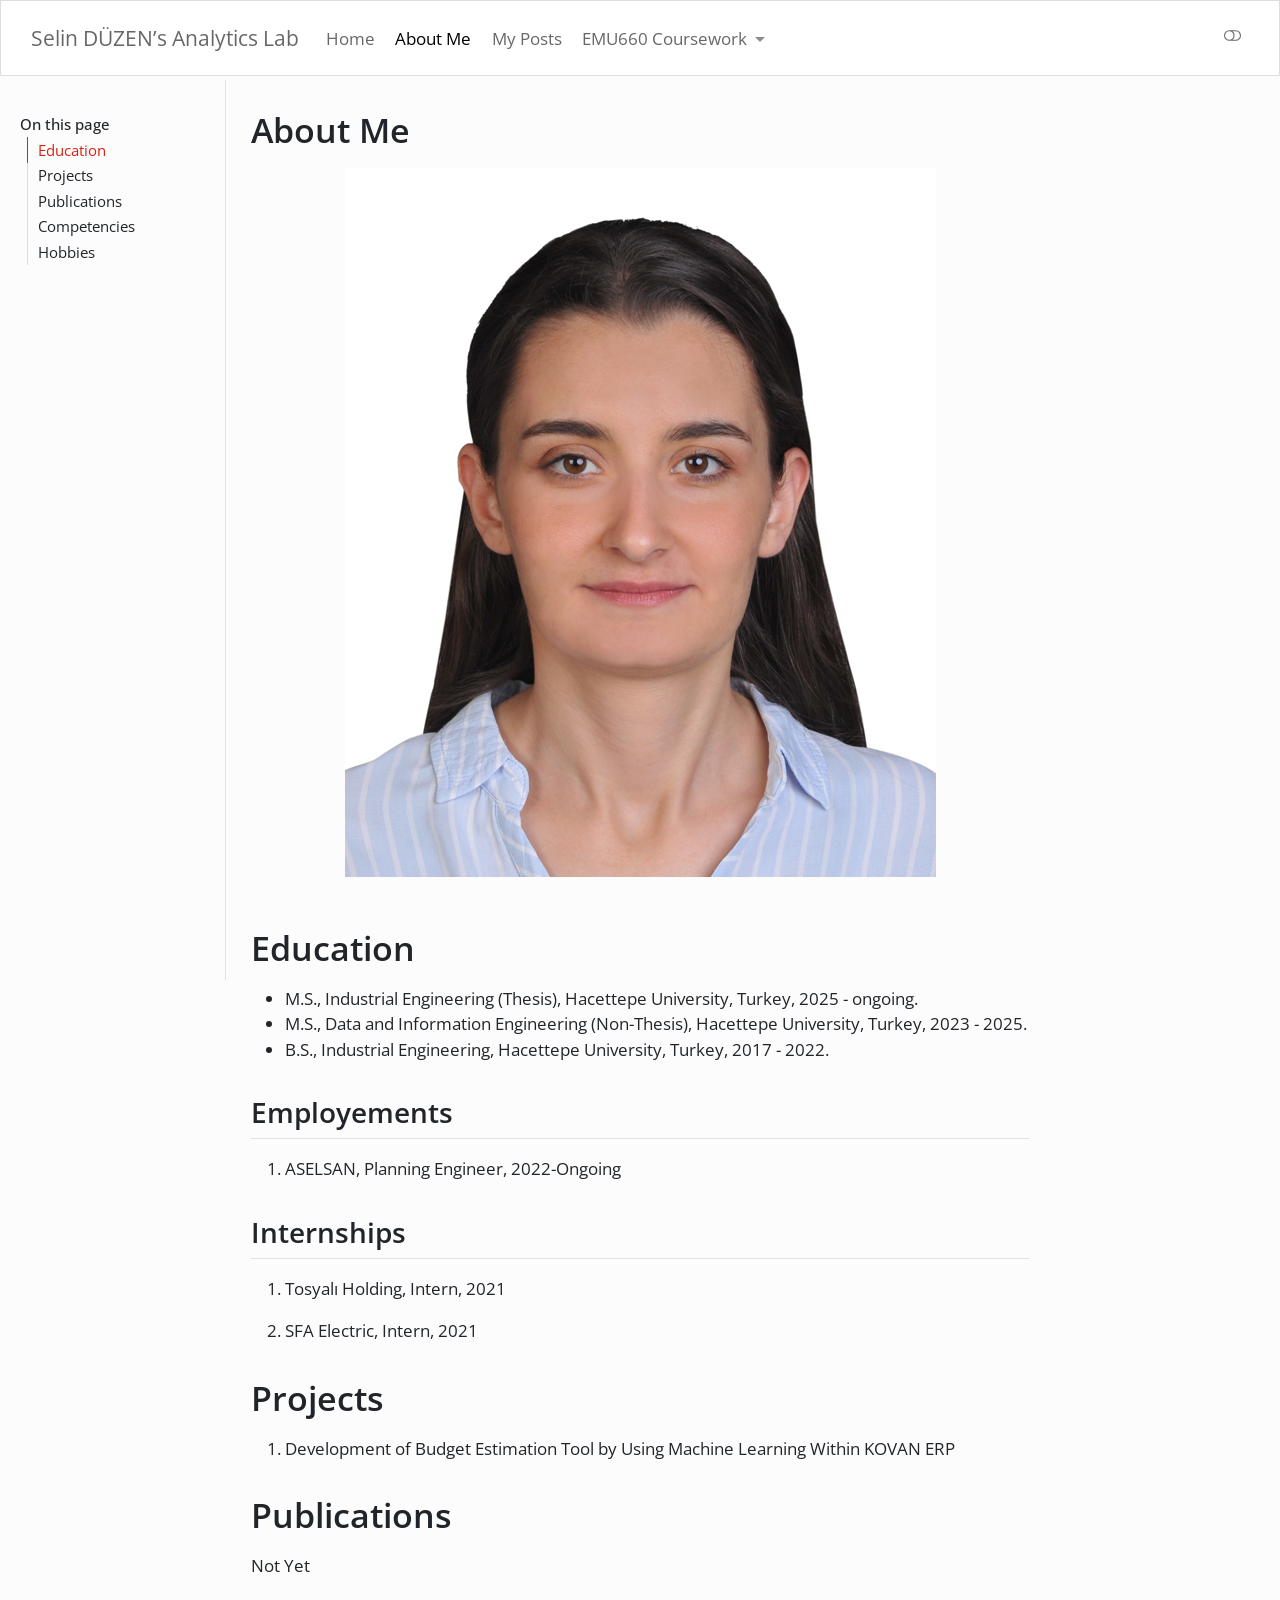
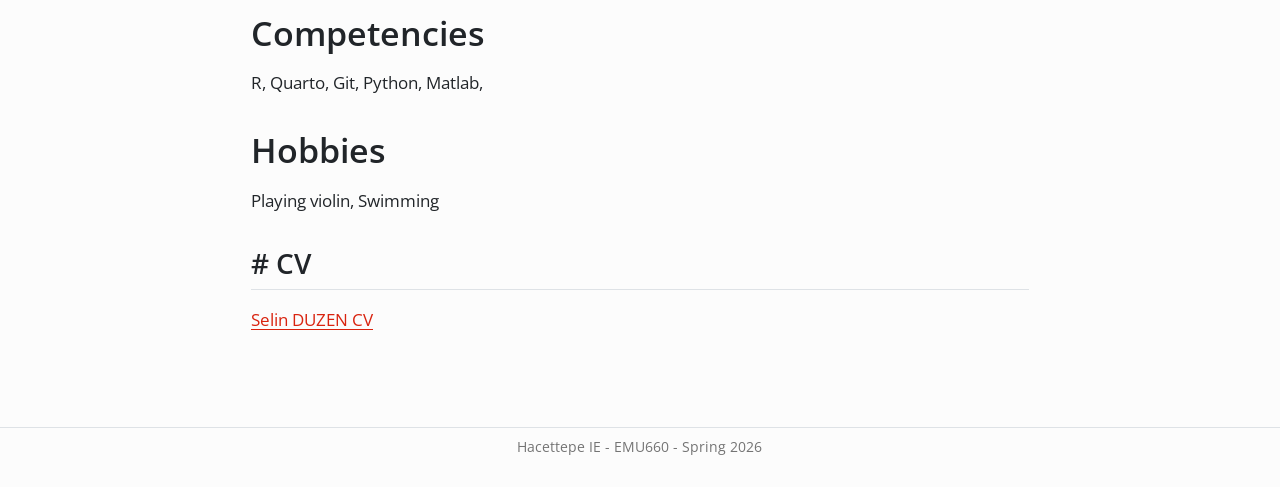
==== commit e5224fcd: "fix image" ====
--- a/docs/about.html
+++ b/docs/about.html
@@ -312,7 +312,10 @@
   <li><a href="#projects" id="toc-projects" class="nav-link" data-scroll-target="#projects">Projects</a></li>
   <li><a href="#publications" id="toc-publications" class="nav-link" data-scroll-target="#publications">Publications</a></li>
   <li><a href="#competencies" id="toc-competencies" class="nav-link" data-scroll-target="#competencies">Competencies</a></li>
-  <li><a href="#hobbies" id="toc-hobbies" class="nav-link" data-scroll-target="#hobbies">Hobbies</a></li>
+  <li><a href="#hobbies" id="toc-hobbies" class="nav-link" data-scroll-target="#hobbies">Hobbies</a>
+  <ul class="collapse">
+  <li><a href="#cv" id="toc-cv" class="nav-link" data-scroll-target="#cv"># CV</a></li>
+  </ul></li>
   </ul>
 </nav>
 </nav>
@@ -345,20 +348,20 @@
 
 <div class="quarto-figure quarto-figure-center">
 <figure class="figure">
-<p><img src="assets/images/V-49901.jpg" class="img-fluid quarto-figure quarto-figure-center figure-img" data-fig-width="180"></p>
+<p><img src="assets/images/V-49901.jpg" class="img-fluid quarto-figure quarto-figure-center figure-img" data-fig-width="90"></p>
 </figure>
 </div>
 <section id="education" class="level1">
 <h1>Education</h1>
 <ul>
+<li>M.S., Industrial Engineering (Thesis), Hacettepe University, Turkey, 2025 - ongoing.</li>
+<li>M.S., Data and Information Engineering (Non-Thesis), Hacettepe University, Turkey, 2023 - 2025.</li>
 <li>B.S., Industrial Engineering, Hacettepe University, Turkey, 2017 - 2022.</li>
-<li>M.S., Data and Information Engineering (Non-Thesis), Hacettepe University, Turkey, 2023 - 2025.</li>
-<li>M.S., Industrial Engineering (Thesis), Hacettepe University, Turkey, 2025 - ongoing.</li>
 </ul>
 <section id="employements" class="level2">
 <h2 class="anchored" data-anchor-id="employements">Employements</h2>
 <ol type="1">
-<li>Firm ASELSAN, position Planning Engineer, year 2022-Ongoing</li>
+<li>ASELSAN, Planning Engineer, 2022-Ongoing</li>
 </ol>
 </section>
 <section id="internships" class="level2">
@@ -386,10 +389,12 @@
 <section id="hobbies" class="level1">
 <h1>Hobbies</h1>
 <p>Playing violin, Swimming</p>
-<hr>
+<section id="cv" class="level2">
+<h2 class="anchored" data-anchor-id="cv"># CV</h2>
 <p><a href="assets/SelinDUZEN.pdf">Selin DUZEN CV</a></p>
 
 
+</section>
 </section>
 
 <a onclick="window.scrollTo(0, 0); return false;" role="button" id="quarto-back-to-top"><i class="bi bi-arrow-up"></i> Back to top</a></main> <!-- /main -->
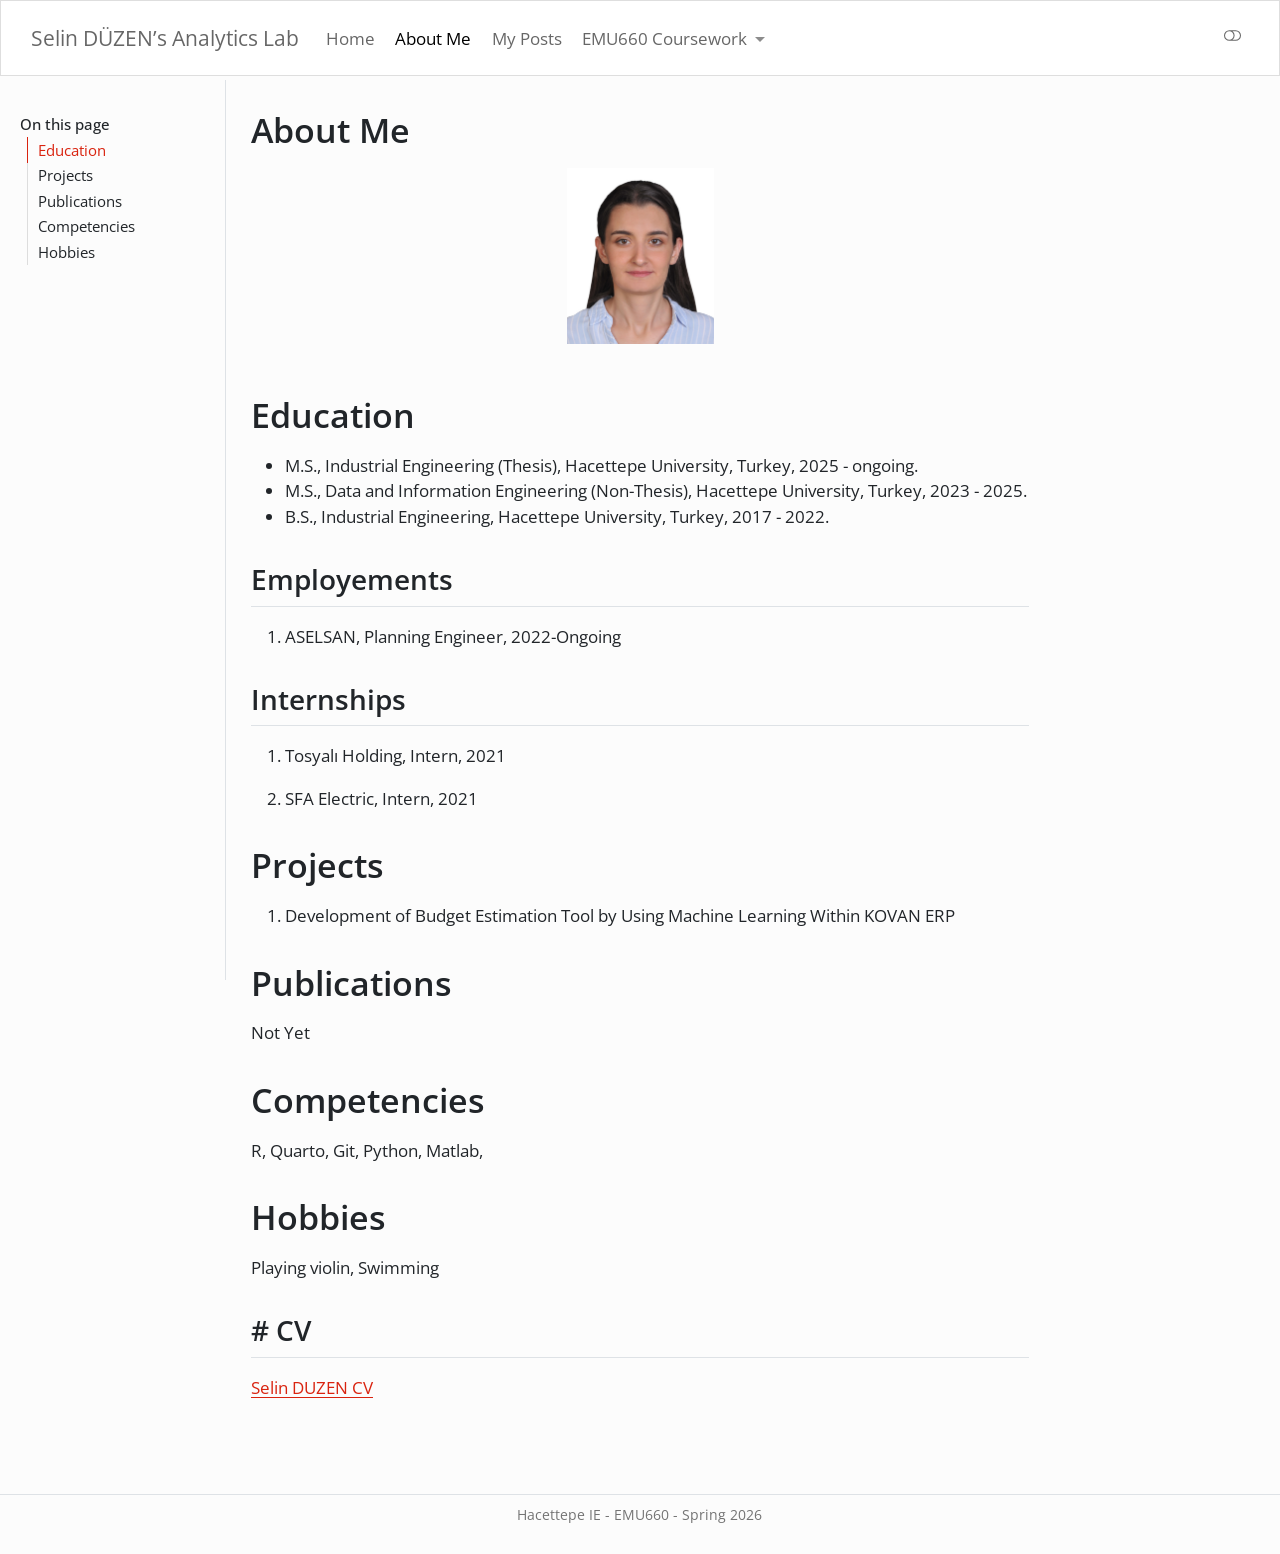
==== commit b06f7f63: "fix image" ====
--- a/docs/about.html
+++ b/docs/about.html
@@ -348,7 +348,7 @@
 
 <div class="quarto-figure quarto-figure-center">
 <figure class="figure">
-<p><img src="assets/images/V-49901.jpg" class="img-fluid quarto-figure quarto-figure-center figure-img" data-fig-width="90"></p>
+<p><img src="assets/images/V-49901.jpg" class="img-fluid quarto-figure quarto-figure-center figure-img" data-fig-width="0,5%" width="147"></p>
 </figure>
 </div>
 <section id="education" class="level1">
